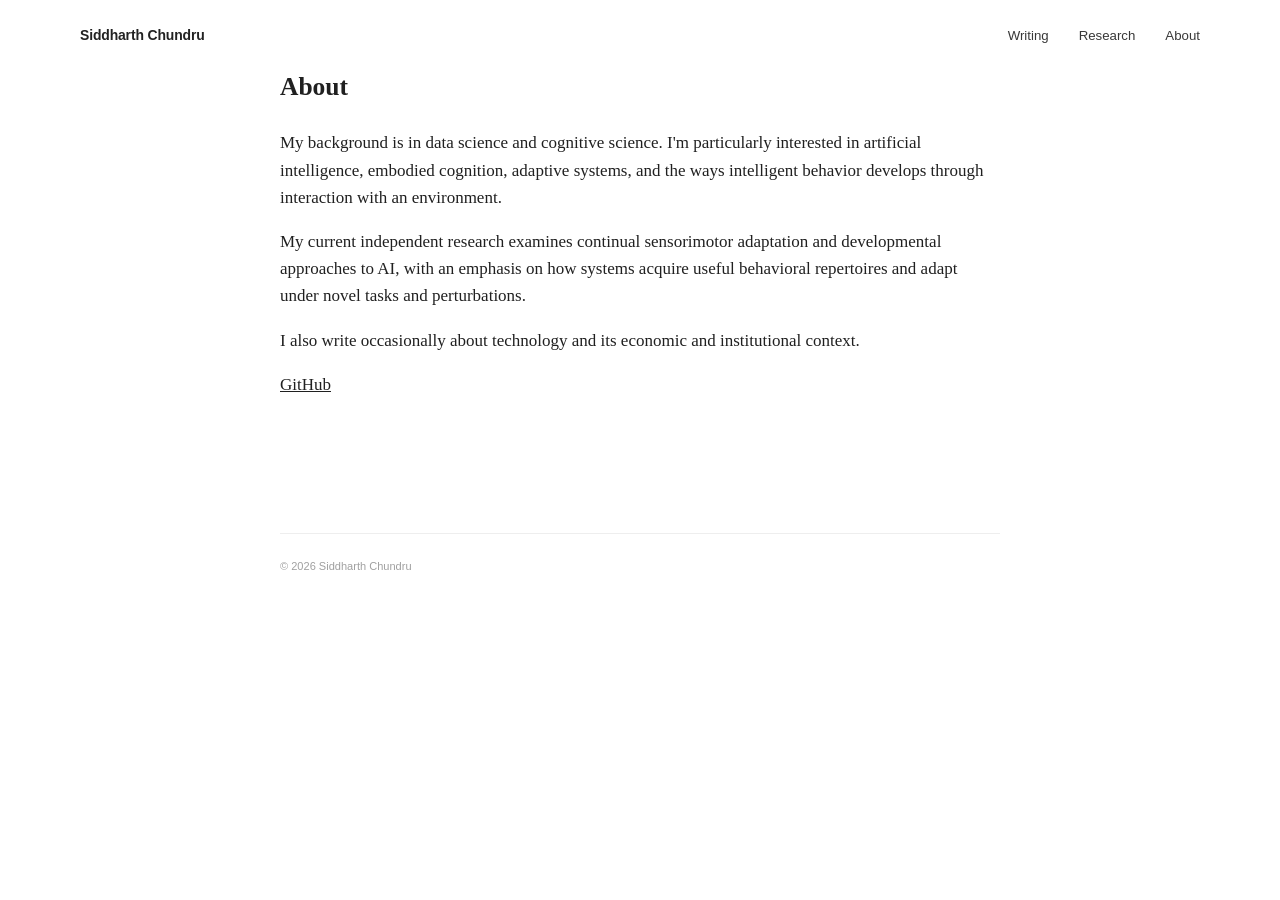
==== about.html @ 0b51ce5c "Create about.html" ====
<!DOCTYPE html>
<html lang="en">

<head>
  <meta charset="UTF-8">
  <meta name="viewport" content="width=device-width, initial-scale=1.0">

  <title>About — Siddharth Chundru</title>

  <meta
    name="description"
    content="About Siddharth Chundru."
  >

  <link rel="stylesheet" href="style.css">
</head>

<body>

  <header class="site-header">

    <a class="site-name" href="index.html">
      Siddharth Chundru
    </a>

    <nav>
      <a href="writing.html">Writing</a>
      <a href="research.html">Research</a>
      <a class="active" href="about.html">About</a>
    </nav>

  </header>


  <main>

    <section class="page-intro">

      <h1>About</h1>

    </section>


    <section class="prose">

      <p>
        My background is in data science and cognitive science. I'm
        particularly interested in artificial intelligence, embodied
        cognition, adaptive systems, and the ways intelligent behavior
        develops through interaction with an environment.
      </p>

      <p>
        My current independent research examines continual sensorimotor
        adaptation and developmental approaches to AI, with an emphasis
        on how systems acquire useful behavioral repertoires and adapt
        under novel tasks and perturbations.
      </p>

      <p>
        I also write occasionally about technology and its economic
        and institutional context.
      </p>

      <div class="contact">

        <a href="https://github.com/siddharthchundru">
          GitHub
        </a>

      </div>

    </section>

  </main>


  <footer>
    <span>© 2026 Siddharth Chundru</span>
  </footer>

</body>

</html>
---- style.css ----
/* --------------------------------------------------
   BASE
-------------------------------------------------- */

* {
  box-sizing: border-box;
}

html {
  font-size: 17px;
}

body {
  margin: 0;
  background: #fff;
  color: #202020;

  font-family:
    ui-serif,
    "Iowan Old Style",
    "Palatino Linotype",
    Georgia,
    serif;

  line-height: 1.6;

  -webkit-font-smoothing: antialiased;
  text-rendering: optimizeLegibility;
}

a,
a:visited {
  color: inherit;
}


/* --------------------------------------------------
   HEADER
-------------------------------------------------- */

.site-header {
  width: min(90%, 1120px);
  margin: 0 auto;

  padding-top: 24px;

  display: flex;
  align-items: baseline;
  justify-content: space-between;
}

.site-name,
nav {
  font-family:
    ui-sans-serif,
    -apple-system,
    BlinkMacSystemFont,
    "Segoe UI",
    sans-serif;
}

.site-name {
  color: #222;

  font-size: 0.82rem;
  font-weight: 550;

  letter-spacing: -0.01em;
  text-decoration: none;
}

nav {
  display: flex;
  gap: 30px;

  font-size: 0.78rem;
}

nav a {
  color: #383838;
  text-decoration: none;

  transition: color 120ms ease;
}

nav a:hover {
  color: #777;
}


/* --------------------------------------------------
   MAIN GRID
-------------------------------------------------- */

main {
  width: min(88%, 720px);
  margin: 0 auto;
}


/* --------------------------------------------------
   INTRO
-------------------------------------------------- */

.intro {
  margin-top: 132px;
  margin-bottom: 126px;

  max-width: 62ch;
}

.lede {
  margin: 0 0 20px;

  max-width: 58ch;

  color: #252525;

  font-size: 1.18rem;
  line-height: 1.55;
}

.intro-note {
  margin: 0;

  max-width: 58ch;

  color: #747474;

  font-family:
    ui-sans-serif,
    -apple-system,
    BlinkMacSystemFont,
    "Segoe UI",
    sans-serif;

  font-size: 0.77rem;
  line-height: 1.6;
}


/* --------------------------------------------------
   INDEX SECTIONS
-------------------------------------------------- */

.index-section {
  margin-bottom: 96px;
}

.index-section h2 {
  margin: 0 0 35px;

  color: #333;

  font-family:
    ui-sans-serif,
    -apple-system,
    BlinkMacSystemFont,
    "Segoe UI",
    sans-serif;

  font-size: 0.78rem;
  font-weight: 500;

  letter-spacing: 0;
}


/* --------------------------------------------------
   ENTRIES
-------------------------------------------------- */

.entry {
  display: grid;

  grid-template-columns: 92px minmax(0, 1fr);

  column-gap: 28px;
  align-items: start;
}

.entry-meta {
  padding-top: 3px;

  color: #969696;

  font-family:
    ui-sans-serif,
    -apple-system,
    BlinkMacSystemFont,
    "Segoe UI",
    sans-serif;

  font-size: 0.70rem;
  line-height: 1.5;

  white-space: nowrap;
}

.entry-content {
  max-width: 58ch;
}

.entry-content h3 {
  margin: 0 0 8px;

  font-size: 1rem;
  font-weight: 400;
  line-height: 1.45;
}

.entry-content h3 a {
  color: #222;
  text-decoration: none;

  transition: color 120ms ease;
}

.entry-content h3 a:hover {
  color: #777;

  text-decoration: underline;
  text-decoration-thickness: 1px;
  text-underline-offset: 3px;
}

.entry-content p {
  margin: 0;

  color: #717171;

  font-size: 0.87rem;
  line-height: 1.6;
}


/* --------------------------------------------------
   FOOTER
-------------------------------------------------- */

footer {
  width: min(88%, 720px);

  margin: 135px auto 0;
  padding: 24px 0 42px;

  border-top: 1px solid #eeeeee;

  color: #a0a0a0;

  font-family:
    ui-sans-serif,
    -apple-system,
    BlinkMacSystemFont,
    "Segoe UI",
    sans-serif;

  font-size: 0.65rem;
}


/* --------------------------------------------------
   MOBILE
-------------------------------------------------- */

@media (max-width: 650px) {

  html {
    font-size: 16.5px;
  }

  .site-header {
    width: 88%;
    padding-top: 20px;
  }

  nav {
    gap: 18px;
    font-size: 0.72rem;
  }

  .site-name {
    font-size: 0.76rem;
  }

  main,
  footer {
    width: 86%;
  }

  .intro {
    margin-top: 88px;
    margin-bottom: 92px;
  }

  .lede {
    font-size: 1.1rem;
  }

  .index-section {
    margin-bottom: 75px;
  }

  .entry {
    grid-template-columns: 1fr;
    row-gap: 8px;
  }

  .entry-meta {
    padding-top: 0;
  }

  footer {
    margin-top: 100px;
  }

}
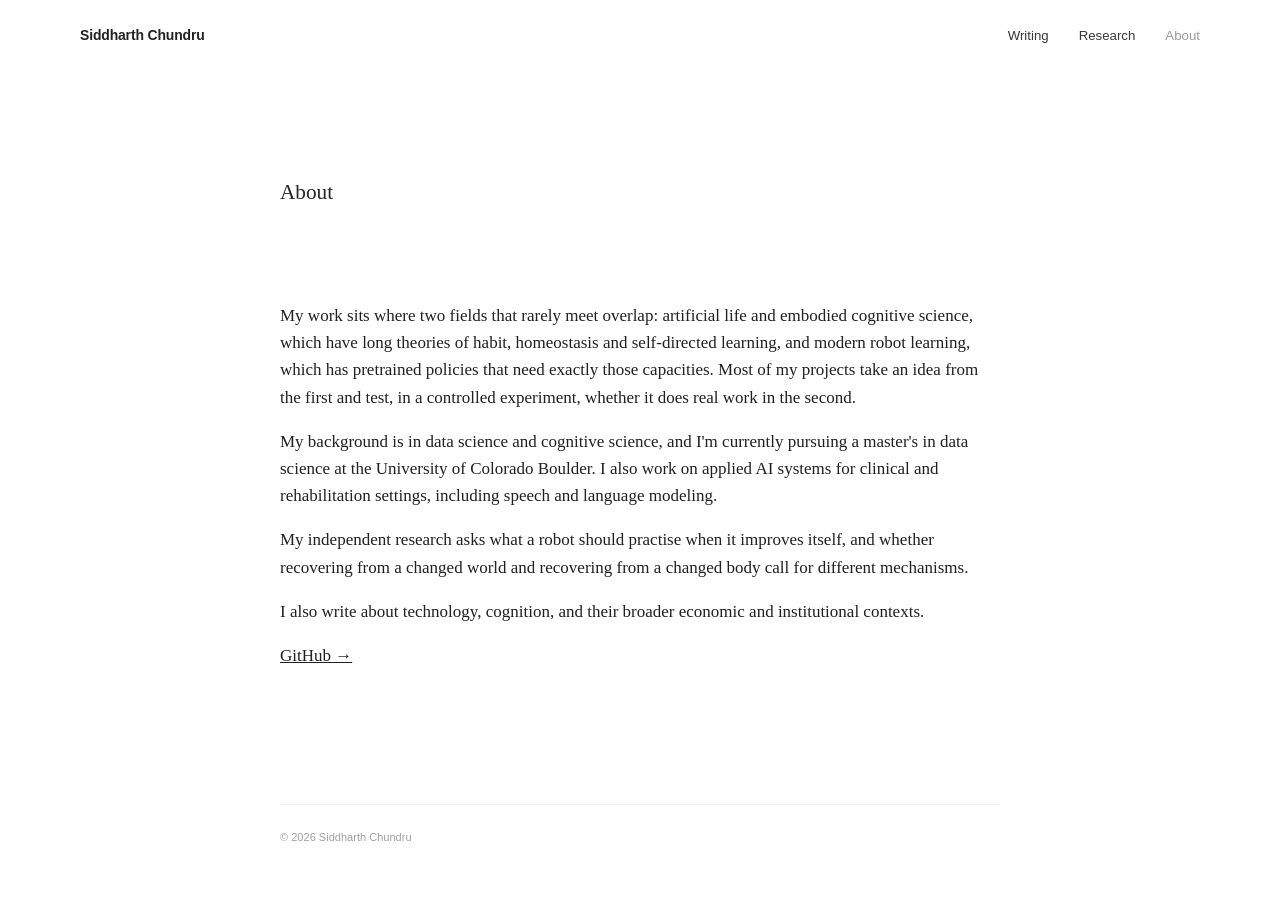
==== commit ffa28036: "Add files via upload" ====
--- a/about.html
+++ b/about.html
@@ -1,84 +1,36 @@
 <!DOCTYPE html>
 <html lang="en">
-
 <head>
   <meta charset="UTF-8">
   <meta name="viewport" content="width=device-width, initial-scale=1.0">
-
   <title>About — Siddharth Chundru</title>
-
-  <meta
-    name="description"
-    content="About Siddharth Chundru."
-  >
-
+  <meta name="description" content="About Siddharth Chundru and his work in applied AI, data science, and embodied cognition.">
   <link rel="stylesheet" href="style.css">
+  <link rel="stylesheet" href="project-pages.css">
 </head>
-
 <body>
-
   <header class="site-header">
-
-    <a class="site-name" href="index.html">
-      Siddharth Chundru
-    </a>
-
+    <a class="site-name" href="index.html">Siddharth Chundru</a>
     <nav>
       <a href="writing.html">Writing</a>
       <a href="research.html">Research</a>
       <a class="active" href="about.html">About</a>
     </nav>
-
   </header>
 
-
-  <main>
-
+  <main class="detail-page">
     <section class="page-intro">
-
       <h1>About</h1>
-
     </section>
-
-
-    <section class="prose">
-
-      <p>
-        My background is in data science and cognitive science. I'm
-        particularly interested in artificial intelligence, embodied
-        cognition, adaptive systems, and the ways intelligent behavior
-        develops through interaction with an environment.
-      </p>
-
-      <p>
-        My current independent research examines continual sensorimotor
-        adaptation and developmental approaches to AI, with an emphasis
-        on how systems acquire useful behavioral repertoires and adapt
-        under novel tasks and perturbations.
-      </p>
-
-      <p>
-        I also write occasionally about technology and its economic
-        and institutional context.
-      </p>
-
-      <div class="contact">
-
-        <a href="https://github.com/siddharthchundru">
-          GitHub
-        </a>
-
-      </div>
-
-    </section>
-
+    <article class="longform">
+      <p>My work sits where two fields that rarely meet overlap: artificial life and embodied cognitive science, which have long theories of habit, homeostasis and self-directed learning, and modern robot learning, which has pretrained policies that need exactly those capacities. Most of my projects take an idea from the first and test, in a controlled experiment, whether it does real work in the second.</p>
+      <p>My background is in data science and cognitive science, and I'm currently pursuing a master's in data science at the University of Colorado Boulder. I also work on applied AI systems for clinical and rehabilitation settings, including speech and language modeling.</p>
+      <p>My independent research asks what a robot should practise when it improves itself, and whether recovering from a changed world and recovering from a changed body call for different mechanisms.</p>
+      <p>I also write about technology, cognition, and their broader economic and institutional contexts.</p>
+      <p class="document-link"><a href="https://github.com/siddharthchundru">GitHub →</a></p>
+    </article>
   </main>
 
-
-  <footer>
-    <span>© 2026 Siddharth Chundru</span>
-  </footer>
-
+  <footer><span>© 2026 Siddharth Chundru</span></footer>
 </body>
-
 </html>
--- a/style.css
+++ b/style.css
@@ -87,6 +87,10 @@
   color: #777;
 }
 
+nav a.active {
+  color: #999;
+}
+
 
 /* --------------------------------------------------
    MAIN GRID
@@ -99,7 +103,7 @@
 
 
 /* --------------------------------------------------
-   INTRO
+   HOMEPAGE INTRO
 -------------------------------------------------- */
 
 .intro {
@@ -140,7 +144,47 @@
 
 
 /* --------------------------------------------------
-   INDEX SECTIONS
+   PAGE INTRO
+-------------------------------------------------- */
+
+.page-intro {
+  margin-top: 132px;
+  margin-bottom: 94px;
+
+  max-width: 58ch;
+}
+
+.page-intro h1 {
+  margin: 0 0 18px;
+
+  color: #252525;
+
+  font-size: 1.25rem;
+  font-weight: 400;
+  line-height: 1.4;
+}
+
+.page-intro p {
+  margin: 0;
+
+  max-width: 55ch;
+
+  color: #747474;
+
+  font-family:
+    ui-sans-serif,
+    -apple-system,
+    BlinkMacSystemFont,
+    "Segoe UI",
+    sans-serif;
+
+  font-size: 0.77rem;
+  line-height: 1.65;
+}
+
+
+/* --------------------------------------------------
+   HOMEPAGE INDEX SECTIONS
 -------------------------------------------------- */
 
 .index-section {
@@ -167,6 +211,15 @@
 
 
 /* --------------------------------------------------
+   LISTINGS
+-------------------------------------------------- */
+
+.listing {
+  margin-bottom: 96px;
+}
+
+
+/* --------------------------------------------------
    ENTRIES
 -------------------------------------------------- */
 
@@ -177,6 +230,12 @@
 
   column-gap: 28px;
   align-items: start;
+
+  margin-bottom: 46px;
+}
+
+.entry:last-child {
+  margin-bottom: 0;
 }
 
 .entry-meta {
@@ -235,6 +294,51 @@
 
 
 /* --------------------------------------------------
+   ABOUT / PROSE
+-------------------------------------------------- */
+
+.prose {
+  max-width: 58ch;
+}
+
+.prose p {
+  margin: 0 0 25px;
+
+  color: #303030;
+
+  font-size: 0.98rem;
+  line-height: 1.72;
+}
+
+.contact {
+  margin-top: 55px;
+
+  display: flex;
+  gap: 24px;
+
+  font-family:
+    ui-sans-serif,
+    -apple-system,
+    BlinkMacSystemFont,
+    "Segoe UI",
+    sans-serif;
+
+  font-size: 0.72rem;
+}
+
+.contact a {
+  color: #666;
+  text-decoration: none;
+
+  transition: color 120ms ease;
+}
+
+.contact a:hover {
+  color: #222;
+}
+
+
+/* --------------------------------------------------
    FOOTER
 -------------------------------------------------- */
 
@@ -297,6 +401,11 @@
     font-size: 1.1rem;
   }
 
+  .page-intro {
+    margin-top: 88px;
+    margin-bottom: 68px;
+  }
+
   .index-section {
     margin-bottom: 75px;
   }
@@ -304,14 +413,43 @@
   .entry {
     grid-template-columns: 1fr;
     row-gap: 8px;
+
+    margin-bottom: 38px;
   }
 
   .entry-meta {
     padding-top: 0;
   }
 
+  .prose {
+    max-width: 100%;
+  }
+
   footer {
     margin-top: 100px;
   }
 
 }
+
+.site-name {
+  transition: color 120ms ease;
+}
+
+.site-name:hover {
+  color: #777;
+}
+
+.index-section h2 a {
+  color: inherit;
+  text-decoration: none;
+  transition: color 120ms ease;
+}
+
+.index-section h2 a:hover {
+  color: #777;
+}
+
+a:focus-visible {
+  outline: 1px solid #777;
+  outline-offset: 4px;
+}
